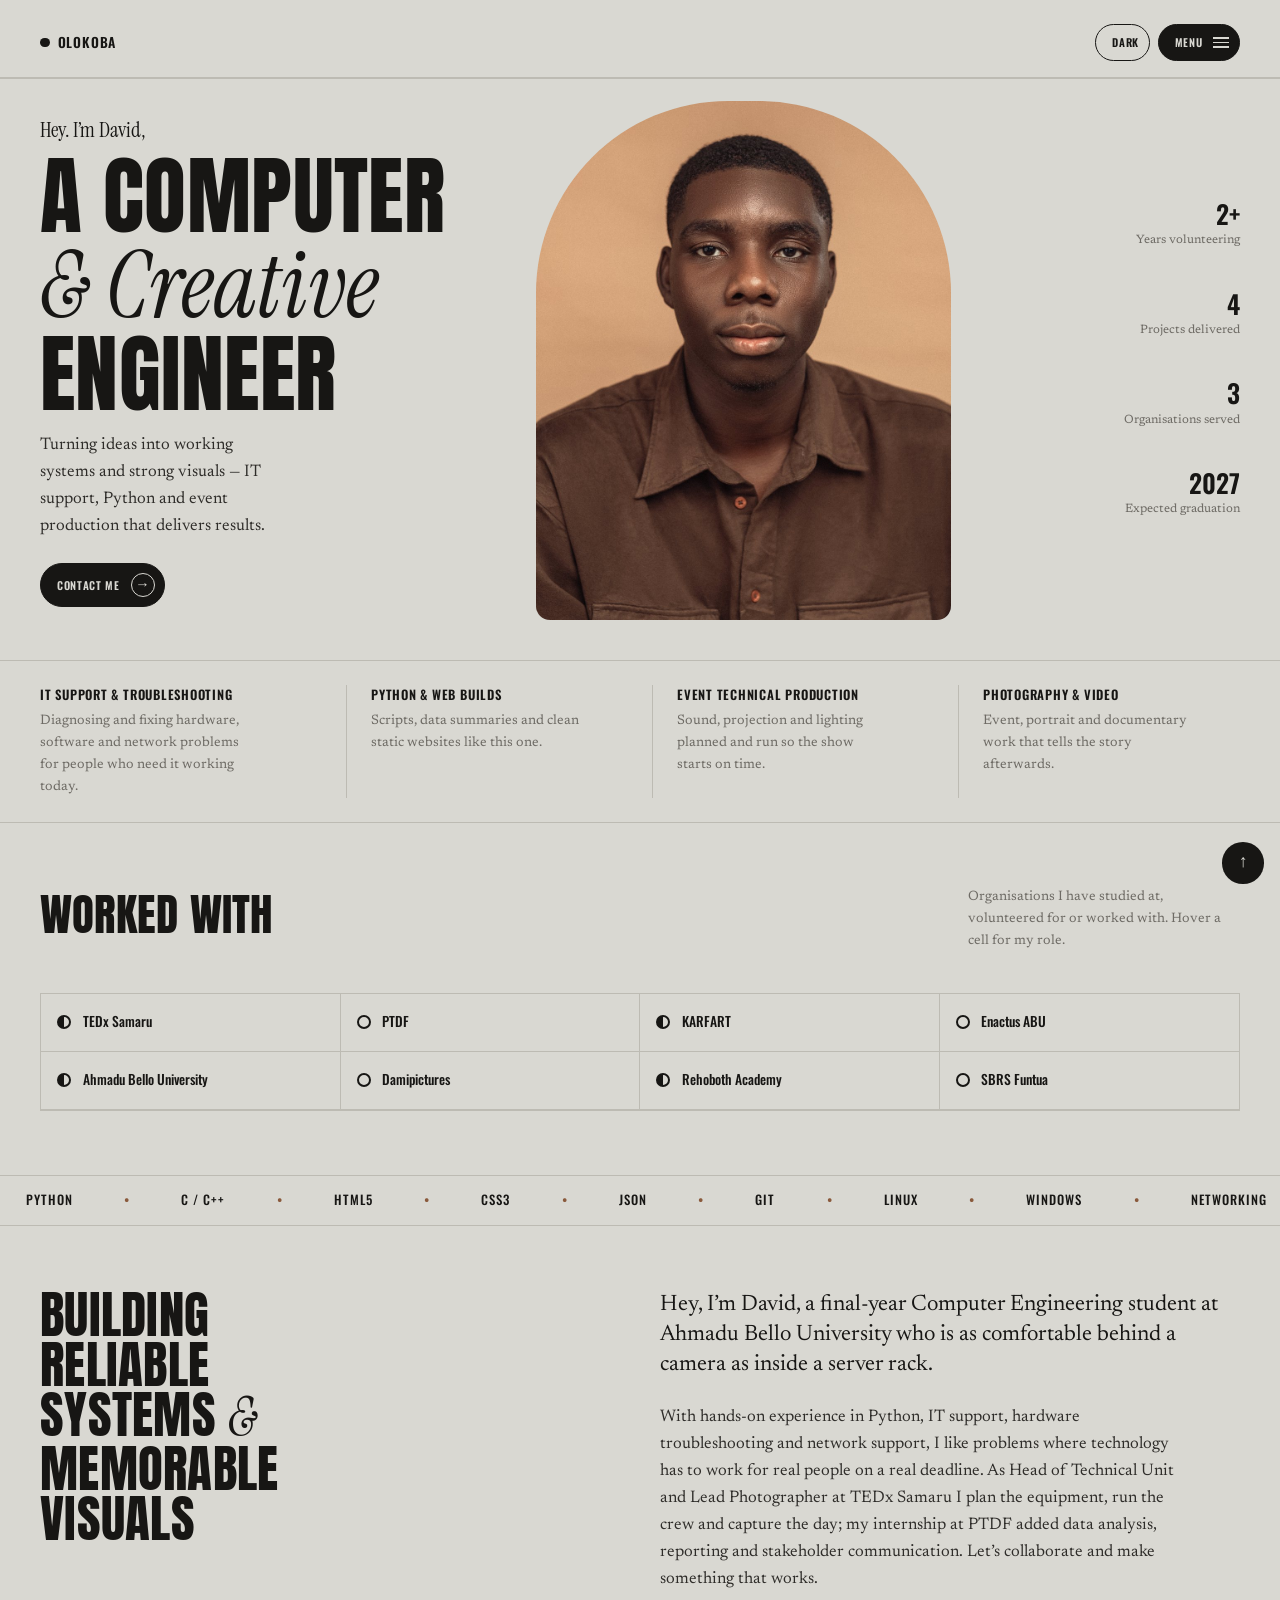
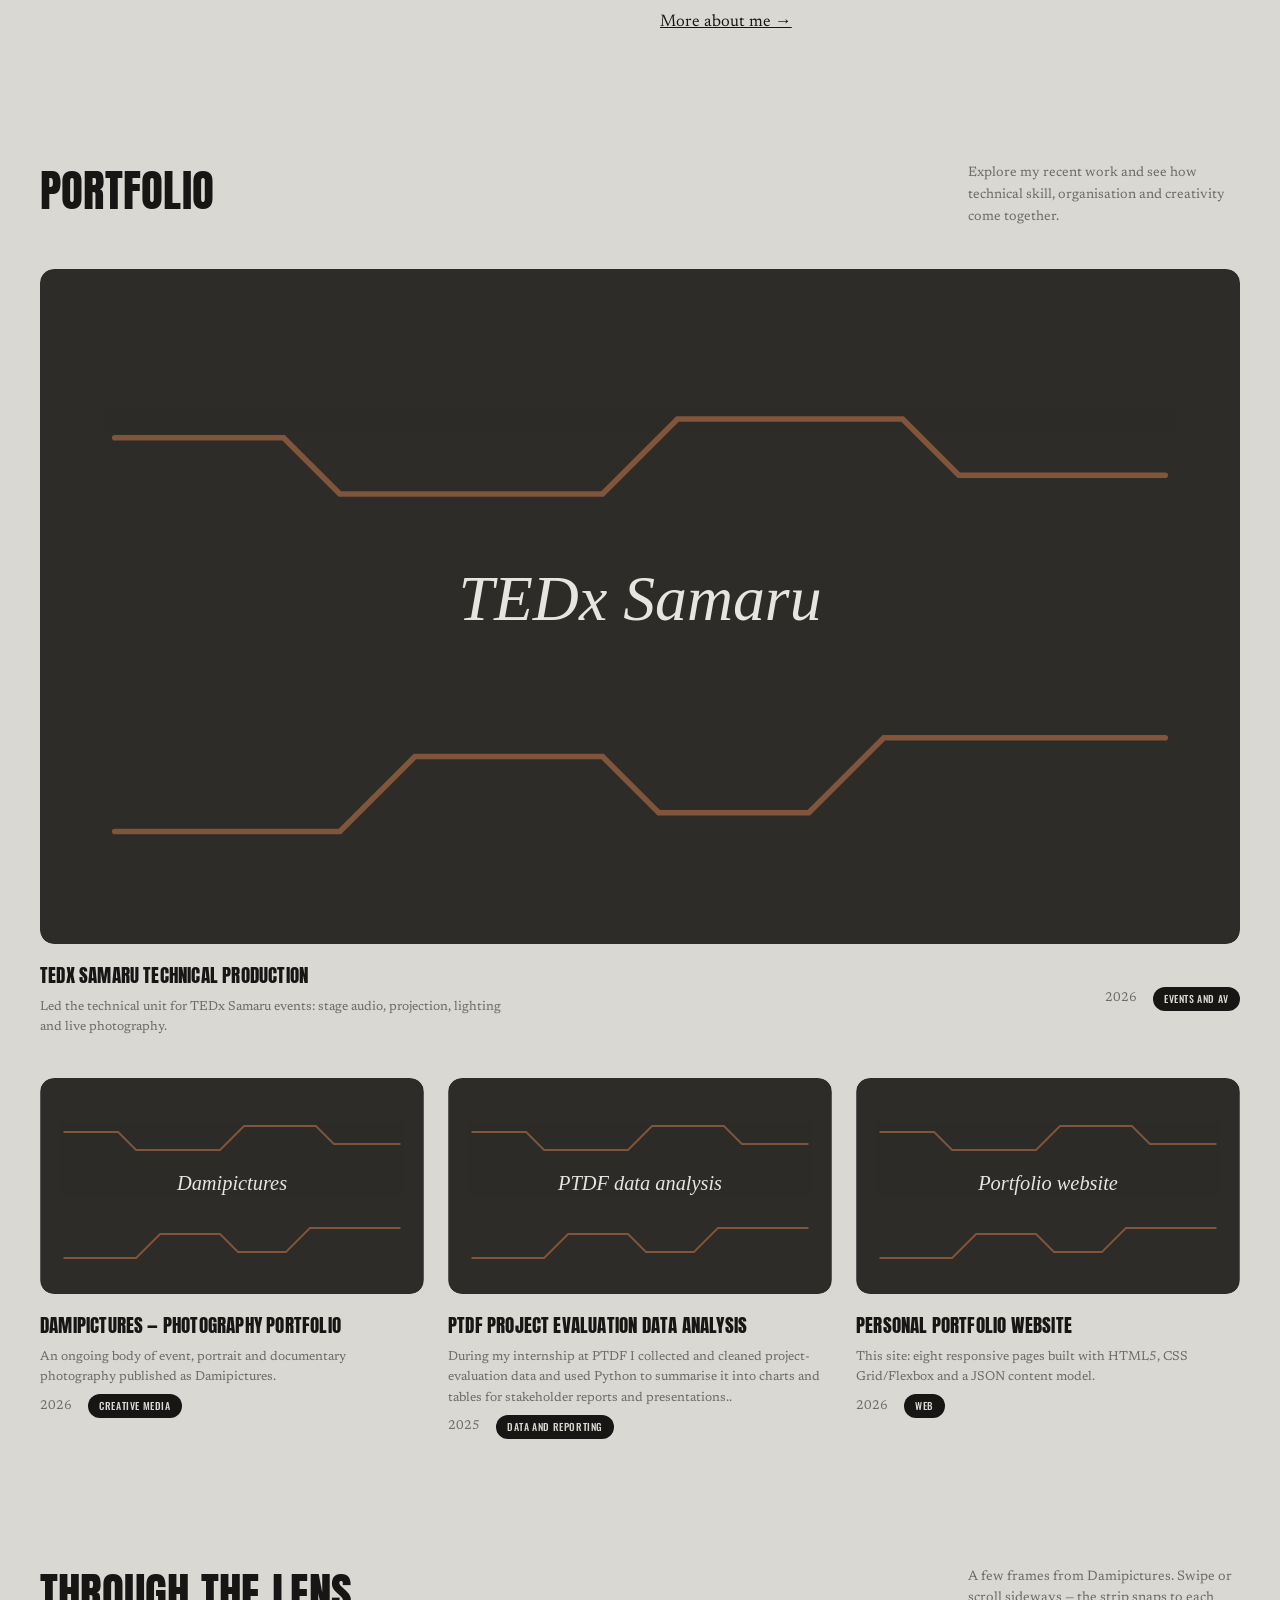
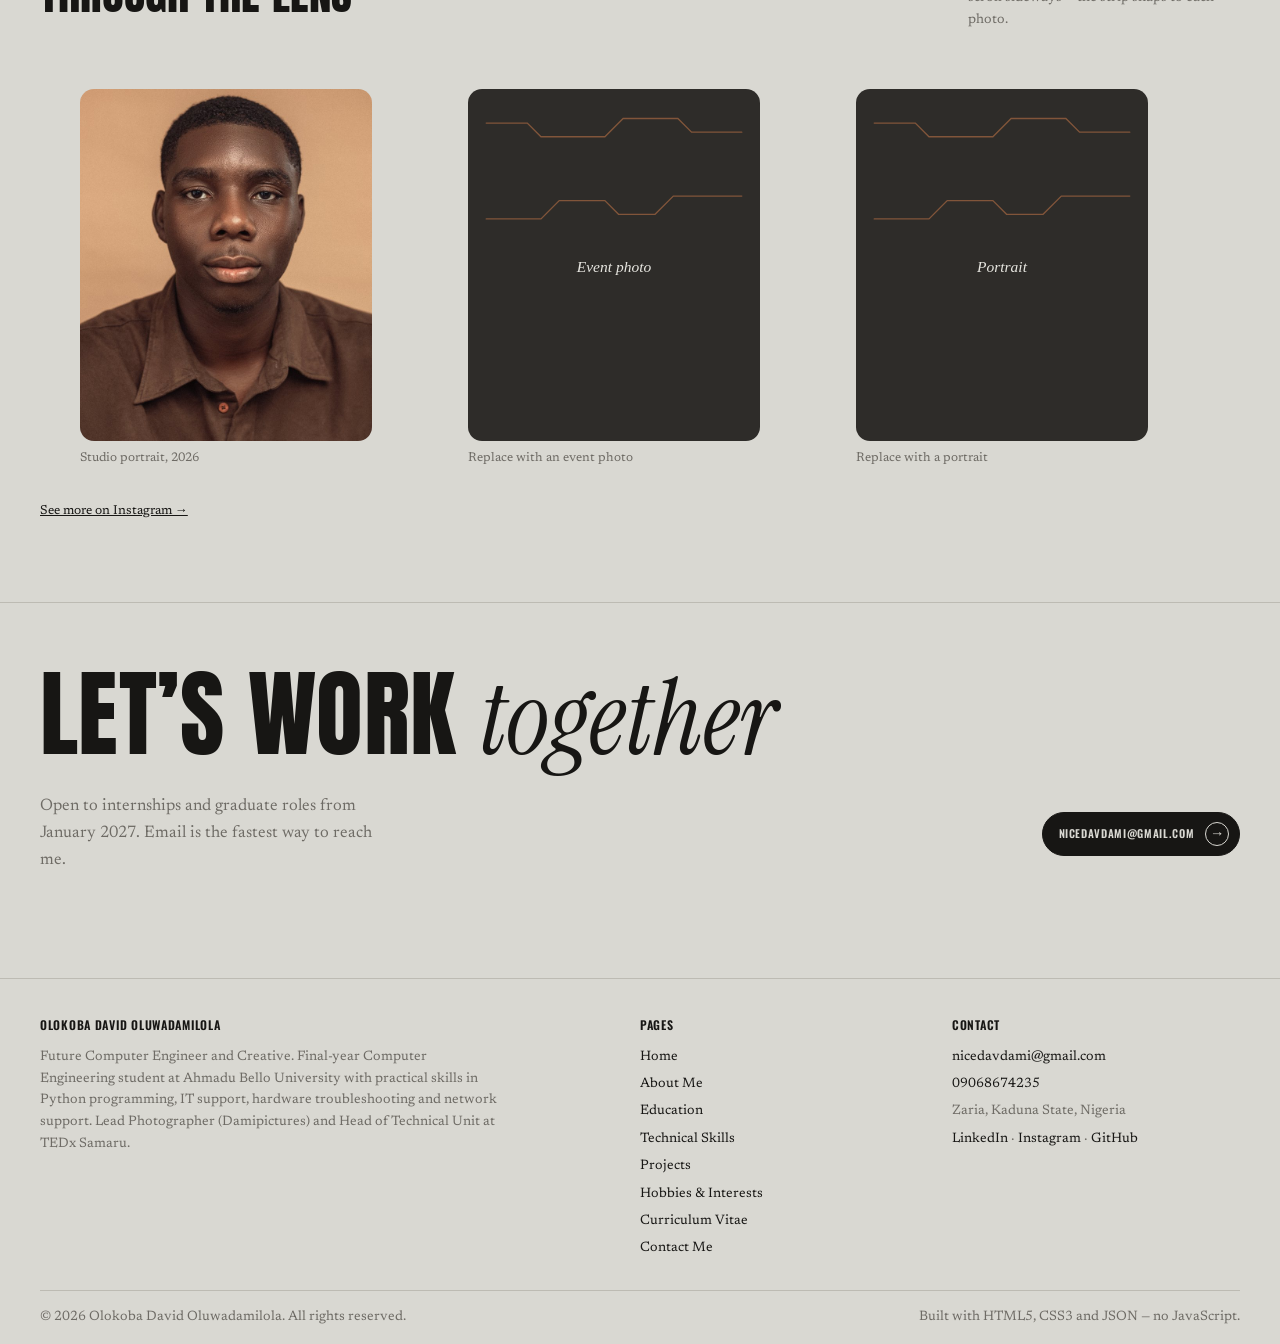
==== index.html @ 0938423c "Initial commit" ====
<!DOCTYPE html>
<html xmlns="http://www.w3.org/1999/xhtml" lang="en" xml:lang="en">
<head>
  <meta charset="utf-8" />
  <meta name="viewport" content="width=device-width, initial-scale=1" />
  <title>Home | Olokoba David Oluwadamilola — Future Computer Engineer</title>
  <meta name="description" content="Detail-oriented Computer Engineering student with a background in technology, creative media and community engagement." />
  <meta name="author" content="Olokoba David Oluwadamilola" />
  <link rel="icon" type="image/svg+xml" href="assets/images/favicon.svg" />
  <link rel="stylesheet" href="assets/css/style.css" />
  <!-- Structured data (JSON-LD): declarative metadata for search engines; not executable script -->
  <script type="application/ld+json">
{
  "@context": "https://schema.org",
  "@type": "ProfilePage",
  "name": "Olokoba David Oluwadamilola — Future Computer Engineer",
  "url": "https://YOUR-USERNAME.github.io/portfolio/",
  "dateModified": "2026-09-02",
  "mainEntity": {
    "@type": "Person",
    "name": "Olokoba David Oluwadamilola",
    "givenName": "David",
    "familyName": "Olokoba",
    "additionalName": "Oluwadamilola",
    "jobTitle": "Computer Engineering Student",
    "description": "Final-year Computer Engineering student at Ahmadu Bello University with practical skills in Python programming, IT support, hardware troubleshooting and network support. Lead Photographer (Damipictures) and Head of Technical Unit at TEDx Samaru.",
    "email": "mailto:nicedavdami@gmail.com",
    "telephone": "09068674235",
    "image": "https://YOUR-USERNAME.github.io/portfolio/assets/images/portrait.jpg",
    "url": "https://YOUR-USERNAME.github.io/portfolio/",
    "address": {
      "@type": "PostalAddress",
      "addressLocality": "Zaria",
      "addressRegion": "Kaduna State",
      "addressCountry": "NG"
    },
    "alumniOf": {
      "@type": "CollegeOrUniversity",
      "name": "Ahmadu Bello University"
    },
    "sameAs": [
      "https://linkedin.com/in/ndavidolokoba",
      "https://www.instagram.com/damipictures/",
      "https://github.com/YOUR-USERNAME"
    ],
    "knowsAbout": [
      "Python",
      "IT support",
      "Hardware troubleshooting",
      "Network support",
      "Photography",
      "Event coordination"
    ]
  }
}
  </script>
</head>
<body>
  <!-- CSS-only dark/light theme switch: the checkbox state restyles the .page wrapper -->
  <input class="theme-toggle" type="checkbox" id="theme" />
  <div class="page">
  <a class="skip-link" href="#main">Skip to content</a>

  <header class="site-header">
    <input class="nav-toggle" type="checkbox" id="nav-toggle" />
    <div class="wrap">
      <a class="brand" href="index.html">Olokoba</a>
      <div class="header-actions">
        <label class="pill pill-ghost theme-label" for="theme"><span class="off">Dark</span><span class="on">Light</span></label>
        <label class="pill menu-pill" for="nav-toggle">Menu <span class="bars" aria-hidden="true"><span></span><span></span><span></span></span></label>
      </div>
    </div>
    <nav class="site-nav" aria-label="Main navigation">
      <ul>
          <li><a href="index.html" aria-current="page"><span class="idx">01</span>Home</a></li>
          <li><a href="about.html"><span class="idx">02</span>About Me</a></li>
          <li><a href="education.html"><span class="idx">03</span>Education</a></li>
          <li><a href="skills.html"><span class="idx">04</span>Technical Skills</a></li>
          <li><a href="projects.html"><span class="idx">05</span>Projects</a></li>
          <li><a href="hobbies.html"><span class="idx">06</span>Hobbies &amp; Interests</a></li>
          <li><a href="cv.html"><span class="idx">07</span>Curriculum Vitae</a></li>
          <li><a href="contact.html"><span class="idx">08</span>Contact Me</a></li>
      </ul>
    </nav>
  </header>

  <main id="main">
    <section class="hero">
      <div class="wrap hero-grid">
        <div>
          <p class="hero-hey">Hey. I&#8217;m David,</p>
          <h1><span>A Computer</span><span><em>&amp; Creative</em></span><span>Engineer</span></h1>
          <p class="summary">Turning ideas into working systems and strong visuals &#8212; IT support, Python and event production that delivers results.</p>
          <a class="pill" href="contact.html">Contact me <span class="ring">&#8594;</span></a>
        </div>
        <figure class="hero-figure">
          <img src="assets/images/portrait.jpg" alt="Portrait of Olokoba David Oluwadamilola" width="1000" height="1250" />
        </figure>
        <ul class="stat-list">
          <li><strong>2+</strong><span>Years volunteering</span></li>
          <li><strong>4</strong><span>Projects delivered</span></li>
          <li><strong>3</strong><span>Organisations served</span></li>
          <li><strong>2027</strong><span>Expected graduation</span></li>
        </ul>
      </div>
    </section>

    <section class="services">
      <div class="wrap">
        <ul>
          <li><h3>IT support &amp; troubleshooting</h3><p>Diagnosing and fixing hardware, software and network problems for people who need it working today.</p></li>
          <li><h3>Python &amp; web builds</h3><p>Scripts, data summaries and clean static websites like this one.</p></li>
          <li><h3>Event technical production</h3><p>Sound, projection and lighting planned and run so the show starts on time.</p></li>
          <li><h3>Photography &amp; video</h3><p>Event, portrait and documentary work that tells the story afterwards.</p></li>
        </ul>
      </div>
    </section>

    <section class="section">
      <div class="wrap">
        <div class="section-head">
          <h2>Worked with</h2>
          <p>Organisations I have studied at, volunteered for or worked with. Hover a cell for my role.</p>
        </div>
        <ul class="org-grid">
          <li>TEDx Samaru<small>Volunteer, Head of Technical Unit</small></li>
          <li>PTDF<small>Intern</small></li>
          <li>KARFART<small>Volunteer</small></li>
          <li>Enactus ABU<small>Member</small></li>
          <li>Ahmadu Bello University<small>B.Eng student</small></li>
          <li>Damipictures<small>Lead Photographer</small></li>
          <li>Rehoboth Academy<small>Alumnus</small></li>
          <li>SBRS Funtua<small>Alumnus</small></li>
        </ul>
      </div>
    </section>

    <!-- Tools marquee: the list is duplicated once so the CSS animation loops seamlessly -->
    <div class="marquee" aria-label="Tools and technologies">
      <ul>
        <li>Python</li>
        <li>C / C++</li>
        <li>HTML5</li>
        <li>CSS3</li>
        <li>JSON</li>
        <li>Git</li>
        <li>Linux</li>
        <li>Windows</li>
        <li>Networking</li>
        <li>Hardware repair</li>
        <li>Photography</li>
        <li>Videography</li>
        <li>Lightroom</li>
        <li>Premiere Pro</li>
        <li>Python</li>
        <li>C / C++</li>
        <li>HTML5</li>
        <li>CSS3</li>
        <li>JSON</li>
        <li>Git</li>
        <li>Linux</li>
        <li>Windows</li>
        <li>Networking</li>
        <li>Hardware repair</li>
        <li>Photography</li>
        <li>Videography</li>
        <li>Lightroom</li>
        <li>Premiere Pro</li>
      </ul>
    </div>

    <section class="section">
      <div class="wrap manifesto">
        <h2>Building reliable systems <em>&amp;</em> memorable visuals</h2>
        <div>
          <p class="lede">Hey, I&#8217;m David, a final-year Computer Engineering student at Ahmadu Bello University who is as comfortable behind a camera as inside a server rack.</p>
          <p>With hands-on experience in Python, IT support, hardware troubleshooting and network support, I like problems where technology has to work for real people on a real deadline. As Head of Technical Unit and Lead Photographer at TEDx Samaru I plan the equipment, run the crew and capture the day; my internship at PTDF added data analysis, reporting and stakeholder communication. Let&#8217;s collaborate and make something that works.</p>
          <a href="about.html">More about me &#8594;</a>
        </div>
      </div>
    </section>

    <section class="section">
      <div class="wrap">
        <div class="section-head">
          <h2>Portfolio</h2>
          <p>Explore my recent work and see how technical skill, organisation and creativity come together.</p>
        </div>
        <a class="feature" href="projects.html#proj-001">
          <div class="feature-media"><img src="assets/images/project-tedx.svg" alt="TEDx Samaru Technical Production" width="1280" height="720" /></div>
            <div class="caption">
              <h3>TEDx Samaru Technical Production</h3>
              <p>Led the technical unit for TEDx Samaru events: stage audio, projection, lighting and live photography.</p>
              <div class="right"><span>2026</span><span class="tag">Events and AV</span></div>
            </div>
        </a>
        <ul class="work-grid">
          <li>
            <a class="feature" href="projects.html#proj-002">
              <div class="feature-media"><img src="assets/images/project-photo.svg" alt="Damipictures — Photography Portfolio" width="640" height="360" /></div>
            <div class="caption">
              <h3>Damipictures — Photography Portfolio</h3>
              <p>An ongoing body of event, portrait and documentary photography published as Damipictures.</p>
              <div class="right"><span>2026</span><span class="tag">Creative media</span></div>
            </div>
            </a>
          </li>
          <li>
            <a class="feature" href="projects.html#proj-003">
              <div class="feature-media"><img src="assets/images/project-data.svg" alt="PTDF Project Evaluation Data Analysis" width="640" height="360" /></div>
            <div class="caption">
              <h3>PTDF Project Evaluation Data Analysis</h3>
              <p>During my internship at PTDF I collected and cleaned project-evaluation data and used Python to summarise it into charts and tables for stakeholder reports and presentations..</p>
              <div class="right"><span>2025</span><span class="tag">Data and reporting</span></div>
            </div>
            </a>
          </li>
          <li>
            <a class="feature" href="projects.html#proj-004">
              <div class="feature-media"><img src="assets/images/project-web.svg" alt="Personal Portfolio Website" width="640" height="360" /></div>
            <div class="caption">
              <h3>Personal Portfolio Website</h3>
              <p>This site: eight responsive pages built with HTML5, CSS Grid/Flexbox and a JSON content model.</p>
              <div class="right"><span>2026</span><span class="tag">Web</span></div>
            </div>
            </a>
          </li>
        </ul>
      </div>
    </section>

    <section class="section">
      <div class="wrap">
        <div class="section-head">
          <h2>Through the lens</h2>
          <p>A few frames from Damipictures. Swipe or scroll sideways &#8212; the strip snaps to each photo.</p>
        </div>
        <ul class="strip">
          <li><figure><img src="assets/images/portrait-square.jpg" alt="Studio portrait" width="900" height="900" /><figcaption>Studio portrait, 2026</figcaption></figure></li>
          <li><figure><img src="assets/images/gallery-1.svg" alt="Placeholder for an event photograph" width="640" height="800" /><figcaption>Replace with an event photo</figcaption></figure></li>
          <li><figure><img src="assets/images/gallery-2.svg" alt="Placeholder for a portrait photograph" width="640" height="800" /><figcaption>Replace with a portrait</figcaption></figure></li>
          <li><figure><img src="assets/images/gallery-3.svg" alt="Placeholder for a documentary photograph" width="640" height="800" /><figcaption>Replace with a documentary frame</figcaption></figure></li>
        </ul>
        <p class="small"><a href="https://www.instagram.com/damipictures/">See more on Instagram &#8594;</a></p>
      </div>
    </section>

    <section class="section cta">
      <div class="wrap">
        <h2>Let&#8217;s work <em>together</em></h2>
        <div class="cta-row">
          <p>Open to internships and graduate roles from January 2027. Email is the fastest way to reach me.</p>
          <a class="pill" href="mailto:nicedavdami@gmail.com">nicedavdami@gmail.com <span class="ring">&#8594;</span></a>
        </div>
      </div>
    </section>
  </main>

  <a class="to-top" href="#main" aria-label="Back to top">&#8593;</a>

  <footer class="site-footer">
    <div class="wrap">
      <div class="footer-grid">
        <section>
          <h2>Olokoba David Oluwadamilola</h2>
          <p>Future Computer Engineer and Creative. Final-year Computer Engineering student at Ahmadu Bello University with practical skills in Python programming, IT support, hardware troubleshooting and network support. Lead Photographer (Damipictures) and Head of Technical Unit at TEDx Samaru.</p>
        </section>
        <section>
          <h2>Pages</h2>
          <ul>
            <li><a href="index.html">Home</a></li>
            <li><a href="about.html">About Me</a></li>
            <li><a href="education.html">Education</a></li>
            <li><a href="skills.html">Technical Skills</a></li>
            <li><a href="projects.html">Projects</a></li>
            <li><a href="hobbies.html">Hobbies &amp; Interests</a></li>
            <li><a href="cv.html">Curriculum Vitae</a></li>
            <li><a href="contact.html">Contact Me</a></li>
          </ul>
        </section>
        <section>
          <h2>Contact</h2>
          <ul>
            <li><a href="mailto:nicedavdami@gmail.com">nicedavdami@gmail.com</a></li>
            <li><a href="tel:09068674235">09068674235</a></li>
            <li>Zaria, Kaduna State, Nigeria</li>
            <li><a href="https://linkedin.com/in/ndavidolokoba" rel="me">LinkedIn</a> · <a href="https://www.instagram.com/damipictures/" rel="me">Instagram</a> · <a href="https://github.com/YOUR-USERNAME" rel="me">GitHub</a></li>
          </ul>
        </section>
      </div>
      <div class="footer-bottom">
        <p>&#169; 2026 Olokoba David Oluwadamilola. All rights reserved.</p>
        <p>Built with HTML5, CSS3 and JSON — no JavaScript.</p>
      </div>
    </div>
  </footer>
  </div>
</body>
</html>
---- assets/css/style.css ----
/* ==========================================================================
   Olokoba David Oluwadamilola — Portfolio
   Warm editorial theme: stone-grey surface, condensed uppercase display type
   paired with an italic serif, serif body copy. Pure CSS3 — no JavaScript.
   Mobile-first. Features: CSS-only menu overlay, dark/light theme switch,
   tools marquee, hover-reveal portfolio, scroll-snap photo strip, :target modals.
   ========================================================================== */

@import url('https://fonts.googleapis.com/css2?family=Anton&family=Instrument+Serif:ital@0;1&family=Newsreader:ital,opsz,wght@0,6..72,400;0,6..72,500;1,6..72,400&family=Oswald:wght@500;600&display=swap');

:root {
  --bg:      #D9D8D2;
  --surface: #E6E5DF;
  --ink:     #171614;
  --text:    #2E2C29;
  --muted:   #6E6B65;
  --line:    #BDBBB3;
  --accent:  #8A5A3C;
  --accent-soft: #E9D9CB;
  --photo-bg: #D6A377;

  --font-display: "Anton", "Oswald", Impact, "Arial Narrow", sans-serif;
  --font-italic:  "Instrument Serif", "Times New Roman", Georgia, serif;
  --font-label:   "Oswald", "Arial Narrow", sans-serif;
  --font-body:    "Newsreader", Georgia, "Times New Roman", serif;

  --space-1: 0.5rem; --space-2: 1rem; --space-3: 1.5rem; --space-4: 2.5rem; --space-5: 4rem; --space-6: 6rem;
  --measure: 58ch;
  --wrap: 78rem;
  --radius: 14px;
}

/* ---------- Reset & base ---------- */
*, *::before, *::after { box-sizing: border-box; }
html { scroll-behavior: smooth; -webkit-text-size-adjust: 100%; }
body { margin: 0; font-family: var(--font-body); font-size: 1.05rem; line-height: 1.6; color: var(--text); background: var(--bg); }
.page { background: var(--bg); color: var(--text); min-height: 100vh; display: flex; flex-direction: column; transition: background 0.3s, color 0.3s; }
main { flex: 1; }
img, svg { max-width: 100%; height: auto; display: block; }
h1, h2, h3, h4 { color: var(--ink); margin: 0 0 var(--space-2); }
h1, h2 { font-family: var(--font-display); font-weight: 400; text-transform: uppercase; line-height: 0.98; letter-spacing: 0.005em; }
h1 { font-size: clamp(2.6rem, 7vw, 4.4rem); }
h2 { font-size: clamp(1.9rem, 4.2vw, 2.8rem); }
h3 { font-family: var(--font-label); font-weight: 600; font-size: 0.8rem; letter-spacing: 0.06em; text-transform: uppercase; }
h2 em, h1 em { font-family: var(--font-italic); font-style: italic; text-transform: none; letter-spacing: 0; font-size: 1.08em; }
p, ul, ol, dl { margin: 0 0 var(--space-2); max-width: var(--measure); }
a { color: var(--ink); text-decoration: underline; }
a:hover { color: var(--accent); }
a:focus-visible, button:focus-visible, input:focus-visible, textarea:focus-visible, summary:focus-visible, label:focus-visible { outline: 2px solid var(--accent); outline-offset: 3px; }
strong { color: var(--ink); font-weight: 500; }
.visually-hidden { position: absolute; width: 1px; height: 1px; overflow: hidden; clip: rect(0 0 0 0); white-space: nowrap; }
.skip-link { position: absolute; left: var(--space-2); top: -3rem; background: var(--ink); color: var(--bg); padding: 0.5rem 1rem; z-index: 100; }
.skip-link:focus { top: var(--space-2); }
.wrap { max-width: var(--wrap); margin-left: auto; margin-right: auto; padding-left: var(--space-3); padding-right: var(--space-3); }

.label { font-family: var(--font-label); font-weight: 600; font-size: 0.72rem; letter-spacing: 0.06em; text-transform: uppercase; color: var(--ink); }
.small { font-size: 0.8rem; color: var(--muted); }
.section { padding-top: var(--space-5); padding-bottom: var(--space-5); }
.section-head { display: grid; gap: var(--space-2); align-items: end; margin-bottom: var(--space-4); }
.section-head p { color: var(--muted); font-size: 0.85rem; margin: 0; max-width: 34ch; }
@media (min-width: 48rem) { .section-head { grid-template-columns: 1fr 1fr; } .section-head p { justify-self: end; } }

/* ---------- Pills & buttons ---------- */
.pill { display: inline-flex; align-items: center; gap: 0.7rem; padding: 0.55rem 0.6rem 0.55rem 1rem; border-radius: 999px; background: var(--ink); color: var(--bg); text-decoration: none; font-family: var(--font-label); font-weight: 600; font-size: 0.68rem; letter-spacing: 0.06em; text-transform: uppercase; border: 1px solid var(--ink); }
.pill .ring { width: 1.5rem; height: 1.5rem; border-radius: 50%; border: 1px solid var(--bg); display: grid; place-items: center; font-family: var(--font-body); font-size: 0.9rem; }
.pill:hover, .pill:focus-visible { background: var(--accent); border-color: var(--accent); color: #fff; }
.pill-ghost { background: transparent; color: var(--ink); }
.pill-ghost .ring { border-color: var(--ink); }
.pill-ghost:hover { background: var(--ink); color: var(--bg); }
.tag { display: inline-block; padding: 0.25rem 0.7rem; border-radius: 999px; background: var(--ink); color: var(--bg); font-family: var(--font-label); font-weight: 500; font-size: 0.62rem; letter-spacing: 0.06em; text-transform: uppercase; }
.tag-ghost { background: transparent; border: 1px solid var(--line); color: var(--ink); }

/* ---------- Theme switch (CSS-only, checkbox) ---------- */
.theme-toggle { position: absolute; opacity: 0; pointer-events: none; }
.theme-label { cursor: pointer; }
.theme-label .on { display: none; }
.theme-toggle:checked ~ .page { --bg: #1B1A18; --surface: #23221F; --ink: #F0EEE8; --text: #D3D0C8; --muted: #9A968D; --line: #3A3835; --accent: #C9946B; --accent-soft: #3A2E25; }
.theme-toggle:checked ~ .page .theme-label .on { display: inline; }
.theme-toggle:checked ~ .page .theme-label .off { display: none; }
.theme-toggle:checked ~ .page .pill { color: var(--bg); }
.theme-toggle:checked ~ .page .pill-ghost { color: var(--ink); }
.theme-toggle:focus-visible ~ .page .theme-label { outline: 2px solid var(--accent); outline-offset: 3px; }

/* ---------- Header + CSS-only menu overlay ---------- */
.site-header { position: relative; z-index: 20; }
.site-header .wrap { display: flex; align-items: center; justify-content: space-between; gap: var(--space-2); padding-top: var(--space-3); padding-bottom: var(--space-2); }
.brand { font-family: var(--font-label); font-weight: 600; font-size: 0.85rem; letter-spacing: 0.06em; text-transform: uppercase; text-decoration: none; display: inline-flex; align-items: center; gap: 0.5rem; color: var(--ink); }
.brand::before { content: ""; width: 0.6rem; height: 0.6rem; border-radius: 50%; background: var(--ink); }
.header-actions { display: flex; align-items: center; gap: 0.5rem; }
.nav-toggle { position: absolute; opacity: 0; pointer-events: none; }
.menu-pill .bars { display: inline-flex; flex-direction: column; gap: 3px; width: 1rem; }
.menu-pill .bars span { display: block; height: 1.5px; background: var(--bg); }
.nav-toggle:focus-visible ~ .header-actions .menu-pill { outline: 2px solid var(--accent); outline-offset: 3px; }
.site-nav { position: absolute; left: 0; right: 0; top: 100%; background: var(--surface); border-top: 1px solid var(--line); border-bottom: 1px solid var(--line); max-height: 0; overflow: hidden; transition: max-height 0.35s ease; }
.nav-toggle:checked ~ .site-nav { max-height: 40rem; }
.site-nav ul { list-style: none; margin: 0; padding: var(--space-3) var(--space-3); max-width: var(--wrap); margin-left: auto; margin-right: auto; display: grid; gap: 0; }
@media (min-width: 48rem) { .site-nav ul { grid-template-columns: repeat(2, 1fr); column-gap: var(--space-4); } }
.site-nav a { display: grid; grid-template-columns: 2.2rem 1fr; align-items: baseline; padding: 0.8rem 0; border-bottom: 1px solid var(--line); text-decoration: none; font-family: var(--font-display); font-size: 1.6rem; text-transform: uppercase; color: var(--ink); }
.site-nav a .idx { font-family: var(--font-label); font-size: 0.65rem; color: var(--muted); }
.site-nav a:hover, .site-nav a:focus-visible { color: var(--accent); }
.site-nav a[aria-current="page"] { color: var(--accent); }


/* ---------- Hero ---------- */
.hero { padding-top: var(--space-3); padding-bottom: var(--space-4); }
.hero-grid { display: grid; gap: var(--space-4); align-items: center; }
.hero-hey { font-family: var(--font-italic); font-size: 1.3rem; color: var(--ink); margin-bottom: 0.4rem; }
.hero h1 { font-size: clamp(3rem, 8vw, 5.4rem); margin-bottom: var(--space-2); }
.hero h1 span { display: block; }
.hero .summary { max-width: 26ch; color: var(--text); margin-bottom: var(--space-3); }
.hero-figure { margin: 0; justify-self: center; width: min(100%, 24rem); border-radius: 12rem 12rem var(--radius) var(--radius); overflow: hidden; background: var(--photo-bg); }
.hero-figure img { width: 100%; height: auto; object-fit: cover; }
.stat-list { list-style: none; padding: 0; margin: 0; max-width: none; display: grid; grid-template-columns: repeat(2, 1fr); gap: var(--space-3); }
.stat-list li { text-align: right; }
.stat-list strong { display: block; font-family: var(--font-label); font-weight: 600; font-size: 1.6rem; line-height: 1; color: var(--ink); }
.stat-list span { display: block; font-size: 0.75rem; color: var(--muted); margin-top: 0.3rem; }
@media (min-width: 60rem) {
  .hero-grid { grid-template-columns: 1.1fr 1fr 0.6fr; }
  .hero-figure { width: min(100%, 26rem); }
  .stat-list { grid-template-columns: 1fr; gap: var(--space-4); }
}

/* ---------- Services strip ---------- */
.services { border-top: 1px solid var(--line); border-bottom: 1px solid var(--line); padding-top: var(--space-3); padding-bottom: var(--space-3); }
.services ul { list-style: none; padding: 0; margin: 0; max-width: none; display: grid; gap: var(--space-3); }
@media (min-width: 40rem) { .services ul { grid-template-columns: repeat(2, 1fr); } }
@media (min-width: 60rem) { .services ul { grid-template-columns: repeat(4, 1fr); } .services li + li { border-left: 1px solid var(--line); padding-left: var(--space-3); } }
.services h3 { margin-bottom: 0.4rem; }
.services p { margin: 0; font-size: 0.85rem; color: var(--muted); max-width: 26ch; }

/* ---------- Worked-with grid ---------- */
.org-grid { list-style: none; padding: 0; margin: 0; max-width: none; display: grid; grid-template-columns: repeat(2, 1fr); border: 1px solid var(--line); }
@media (min-width: 52rem) { .org-grid { grid-template-columns: repeat(4, 1fr); } }
.org-grid li { padding: 1.1rem 1rem; border-right: 1px solid var(--line); border-bottom: 1px solid var(--line); display: flex; align-items: center; gap: 0.7rem; font-family: var(--font-label); font-weight: 500; font-size: 0.85rem; color: var(--ink); position: relative; }
.org-grid li:nth-child(2n) { border-right: 0; }
@media (min-width: 52rem) { .org-grid li:nth-child(2n) { border-right: 1px solid var(--line); } .org-grid li:nth-child(4n) { border-right: 0; } }
.org-grid li::before { content: ""; width: 0.9rem; height: 0.9rem; border-radius: 50%; border: 2px solid var(--ink); flex: none; }
.org-grid li:nth-child(odd)::before { background: linear-gradient(90deg, #171614 50%, transparent 50%); }
.org-grid li small { position: absolute; left: 1rem; right: 1rem; bottom: 0.25rem; font-family: var(--font-body); font-size: 0.68rem; color: var(--muted); opacity: 0; transition: opacity 0.2s; }
.org-grid li:hover small, .org-grid li:focus-within small { opacity: 1; }

/* ---------- Tools marquee (CSS animation) ---------- */
.marquee { overflow: hidden; border-top: 1px solid var(--line); border-bottom: 1px solid var(--line); padding: 0.9rem 0; }
.marquee ul { display: flex; gap: 0; list-style: none; padding: 0; margin: 0; max-width: none; width: max-content; animation: scroll 40s linear infinite; }
.marquee li { padding: 0 1.6rem; font-family: var(--font-label); font-weight: 500; font-size: 0.8rem; letter-spacing: 0.08em; text-transform: uppercase; color: var(--ink); white-space: nowrap; }
.marquee li::after { content: "\2022"; margin-left: 3.2rem; color: var(--accent); }
.marquee:hover ul { animation-play-state: paused; }
@keyframes scroll { from { transform: translateX(0); } to { transform: translateX(-50%); } }

/* ---------- Manifesto ---------- */
.manifesto { display: grid; gap: var(--space-4); }
@media (min-width: 52rem) { .manifesto { grid-template-columns: 1fr 1fr; } }
.manifesto h2 { font-size: clamp(2.2rem, 4.6vw, 3.2rem); max-width: 14ch; }
.manifesto .lede { font-size: 1.4rem; line-height: 1.35; color: var(--ink); margin-bottom: var(--space-3); }
.manifesto p { color: var(--text); }

/* ---------- Portfolio ---------- */
.feature { display: block; text-decoration: none; color: inherit; }
.feature img { width: 100%; height: auto; object-fit: cover; border-radius: var(--radius); background: var(--surface); transition: transform 0.4s ease; }
.feature-media { overflow: hidden; border-radius: var(--radius); position: relative; }
.feature:hover img { transform: scale(1.03); }
.feature-media::after { content: "View project \2192"; position: absolute; right: 1rem; bottom: 1rem; padding: 0.5rem 0.9rem; border-radius: 999px; background: var(--ink); color: var(--bg); font-family: var(--font-label); font-size: 0.65rem; letter-spacing: 0.06em; text-transform: uppercase; opacity: 0; transform: translateY(0.4rem); transition: opacity 0.25s, transform 0.25s; }
.feature:hover .feature-media::after, .feature:focus-visible .feature-media::after { opacity: 1; transform: translateY(0); }
.caption { display: grid; grid-template-columns: 1fr auto; gap: 0.4rem var(--space-3); align-items: center; padding-top: var(--space-2); }
.caption h3 { margin: 0; font-family: var(--font-display); font-weight: 400; font-size: 1.2rem; letter-spacing: 0.01em; }
.caption p { margin: 0; font-size: 0.8rem; color: var(--muted); grid-column: 1; }
.caption .right { grid-column: 2; grid-row: 1 / span 2; display: flex; gap: var(--space-2); align-items: center; font-size: 0.8rem; color: var(--muted); }
.work-grid { list-style: none; padding: 0; margin: var(--space-4) 0 0; max-width: none; display: grid; gap: var(--space-4) var(--space-3); }
@media (min-width: 48rem) { .work-grid { grid-template-columns: repeat(3, 1fr); } .work-grid .caption { grid-template-columns: 1fr; } .work-grid .caption .right { grid-column: 1; grid-row: auto; } }

/* ---------- Scroll-snap photo strip ---------- */
.strip { display: flex; gap: var(--space-2); overflow-x: auto; scroll-snap-type: x mandatory; padding-bottom: var(--space-2); list-style: none; margin: 0; max-width: none; padding-left: 0; }
.strip li { flex: 0 0 78%; scroll-snap-align: start; }
@media (min-width: 40rem) { .strip li { flex-basis: 46%; } }
@media (min-width: 60rem) { .strip li { flex-basis: 31%; } }
.strip img { width: 100%; height: 22rem; object-fit: cover; border-radius: var(--radius); background: var(--surface); }
.strip figcaption { font-size: 0.78rem; color: var(--muted); margin-top: 0.5rem; }

/* ---------- Big CTA ---------- */
.cta { border-top: 1px solid var(--line); }
.cta h2 { font-size: clamp(2.6rem, 8vw, 6rem); margin-bottom: var(--space-3); }
.cta-row { display: flex; flex-wrap: wrap; gap: var(--space-3); align-items: center; justify-content: space-between; }
.cta-row p { margin: 0; color: var(--muted); max-width: 40ch; }

/* ---------- Inner-page banner ---------- */
.page-banner { padding-top: var(--space-4); padding-bottom: var(--space-4); border-bottom: 1px solid var(--line); }
.page-banner .kicker { font-family: var(--font-italic); font-size: 1.2rem; color: var(--muted); margin-bottom: 0.4rem; }
.page-banner p { color: var(--muted); margin: 0; }

/* ---------- Generic layouts ---------- */
.split { display: grid; gap: var(--space-4); }
@media (min-width: 48rem) { .split { grid-template-columns: 2fr 1fr; align-items: start; } }
.aside-box { border: 1px solid var(--line); border-radius: var(--radius); padding: var(--space-3); background: var(--surface); }
.aside-box h3 { margin-bottom: var(--space-2); }
.aside-box ul { padding-left: 1.1rem; margin-bottom: 0; color: var(--muted); font-size: 0.9rem; }
.hero-portrait { width: 100%; max-width: 22rem; border-radius: 12rem 12rem var(--radius) var(--radius); background: var(--photo-bg); }
.prose h2 { font-size: 1.6rem; margin-top: var(--space-3); }
.prose ul { padding-left: 1.1rem; }

/* ---------- Timeline ---------- */
.timeline { list-style: none; padding: 0; margin: 0; max-width: var(--measure); }
.timeline li { display: grid; grid-template-columns: 8rem 1fr; gap: 0 var(--space-3); padding: var(--space-3) 0; border-top: 1px solid var(--line); }
.timeline li:last-child { border-bottom: 1px solid var(--line); }
.timeline time { font-family: var(--font-label); font-size: 0.72rem; letter-spacing: 0.06em; text-transform: uppercase; color: var(--accent); }
.timeline h3 { margin: 0 0 0.3rem; font-family: var(--font-display); font-weight: 400; font-size: 1.3rem; letter-spacing: 0.01em; }
.timeline .where { color: var(--muted); font-size: 0.9rem; margin-bottom: 0.5rem; }
.timeline ul { color: var(--muted); padding-left: 1.1rem; margin: 0; font-size: 0.9rem; }
@media (max-width: 40rem) { .timeline li { grid-template-columns: 1fr; } }

/* ---------- Details / accordion ---------- */
details { border-top: 1px solid var(--line); max-width: var(--measure); }
details:last-of-type { border-bottom: 1px solid var(--line); }
summary { cursor: pointer; padding: 1rem 0; font-family: var(--font-label); font-weight: 600; font-size: 0.8rem; letter-spacing: 0.06em; text-transform: uppercase; color: var(--ink); list-style: none; display: flex; justify-content: space-between; align-items: center; }
summary::-webkit-details-marker { display: none; }
summary::after { content: "+"; font-size: 1.2rem; color: var(--accent); }
details[open] summary::after { content: "\2212"; }
details > :not(summary) { color: var(--muted); }
details > p:last-child, details > ul:last-child { padding-bottom: 1rem; }

/* ---------- Skills grid ---------- */
.skill-group { margin-bottom: var(--space-4); }
.skill-cells { list-style: none; padding: 0; margin: 0; max-width: none; display: grid; grid-template-columns: repeat(2, 1fr); border: 1px solid var(--line); }
@media (min-width: 52rem) { .skill-cells { grid-template-columns: repeat(4, 1fr); } }
.skill-cells li { padding: 1rem; border-right: 1px solid var(--line); border-bottom: 1px solid var(--line); display: grid; gap: 0.5rem; }
.skill-cells li:nth-child(2n) { border-right: 0; }
@media (min-width: 52rem) { .skill-cells li:nth-child(2n) { border-right: 1px solid var(--line); } .skill-cells li:nth-child(4n) { border-right: 0; } }
.skill-cells .name { font-family: var(--font-label); font-weight: 500; font-size: 0.8rem; color: var(--ink); }
.skill-cells .bar { height: 2px; background: var(--line); }
.skill-cells .bar span { display: block; height: 100%; background: #8A5A3C; }
.skill-cells .lvl { font-size: 0.72rem; color: var(--muted); }
.level-1 span { width: 40%; } .level-2 span { width: 60%; } .level-3 span { width: 80%; } .level-4 span { width: 95%; }

/* ---------- Modals via :target ---------- */
.modal { position: fixed; top: 0; right: 0; bottom: 0; left: 0; background: rgba(23,22,20,0.7); display: flex; align-items: center; justify-content: center; padding: var(--space-2); opacity: 0; visibility: hidden; transition: opacity 0.2s; z-index: 50; }
.modal:target { opacity: 1; visibility: visible; }
.modal-box { background: var(--surface); color: var(--text); border-radius: var(--radius); max-width: 44rem; width: 100%; max-height: 90vh; overflow: auto; padding: var(--space-4); position: relative; }
.modal-box h2 { font-size: 1.9rem; }
.modal-close { position: absolute; top: 0.8rem; right: 1.1rem; font-size: 1.6rem; line-height: 1; text-decoration: none; color: var(--muted); }
.modal-close:hover { color: var(--ink); }
.modal-box dl { display: grid; grid-template-columns: max-content 1fr; gap: 0.4rem 1.2rem; }
.modal-box dt { font-family: var(--font-label); font-size: 0.7rem; letter-spacing: 0.06em; text-transform: uppercase; color: var(--accent); padding-top: 0.25rem; }
.modal-box dd { margin: 0; }

/* ---------- CV ---------- */
.cv-header { display: flex; flex-wrap: wrap; gap: var(--space-2); align-items: center; justify-content: space-between; }
.cv-header h2 { font-size: 2rem; }
.cv-header p { color: var(--muted); font-size: 0.9rem; }
.cv-block h3 { border-bottom: 1px solid var(--ink); padding-bottom: 0.4rem; margin-top: var(--space-4); }
.cv-entry { display: grid; gap: 0.2rem 1.5rem; margin-bottom: var(--space-3); max-width: var(--measure); }
@media (min-width: 40rem) { .cv-entry { grid-template-columns: 9rem 1fr; } }
.cv-entry time, .cv-entry .cv-label { font-family: var(--font-label); font-size: 0.72rem; letter-spacing: 0.06em; text-transform: uppercase; color: var(--accent); padding-top: 0.3rem; }
.cv-entry p { margin-bottom: 0.25rem; }
.cv-entry ul { color: var(--muted); padding-left: 1.1rem; margin-bottom: 0; font-size: 0.9rem; }

/* ---------- Contact ---------- */
.contact-grid { display: grid; gap: var(--space-4); }
@media (min-width: 52rem) { .contact-grid { grid-template-columns: 1fr 1fr; } }
.contact-list { list-style: none; padding: 0; margin: 0; max-width: none; }
.contact-list li { display: grid; grid-template-columns: 1.5rem 1fr; gap: 0 1rem; align-items: start; padding: var(--space-2) 0; border-top: 1px solid var(--line); }
.contact-list li:last-child { border-bottom: 1px solid var(--line); }
.contact-list svg { width: 1.4rem; height: 1.4rem; fill: none; stroke: var(--ink); stroke-width: 1.4; margin-top: 0.2rem; }
.contact-list .label { display: block; margin-bottom: 0.1rem; color: var(--muted); }
.form-grid { display: grid; gap: var(--space-2); }
.form-grid label { display: block; margin-bottom: 0.3rem; }
.form-grid input, .form-grid textarea { width: 100%; padding: 0.8rem 0.9rem; font: inherit; border: 1px solid var(--line); border-radius: 8px; background: var(--surface); color: var(--ink); }
.form-grid input:focus, .form-grid textarea:focus { border-color: var(--accent); }
.form-grid input:invalid:not(:placeholder-shown), .form-grid textarea:invalid:not(:placeholder-shown) { border-color: #B23A3A; }
.form-grid button { font: inherit; cursor: pointer; }

/* ---------- Hobbies ---------- */
.hobby-grid { display: grid; gap: var(--space-3); list-style: none; padding: 0; max-width: none; }
@media (min-width: 40rem) { .hobby-grid { grid-template-columns: repeat(2, 1fr); } }
@media (min-width: 64rem) { .hobby-grid { grid-template-columns: repeat(3, 1fr); } }
.hobby { border-top: 1px solid var(--ink); padding-top: var(--space-2); }
.hobby h3 { font-family: var(--font-display); font-weight: 400; font-size: 1.3rem; letter-spacing: 0.01em; margin-bottom: 0.3rem; }
.hobby p { color: var(--muted); margin-bottom: 0; font-size: 0.9rem; }

/* ---------- Back to top ---------- */
.to-top { position: fixed; right: 1rem; bottom: 1rem; width: 2.6rem; height: 2.6rem; border-radius: 50%; background: var(--ink); color: var(--bg); display: grid; place-items: center; text-decoration: none; z-index: 30; font-size: 1.1rem; }
.to-top:hover { background: var(--accent); color: #fff; }

/* ---------- Footer ---------- */
.site-footer { border-top: 1px solid var(--line); margin-top: var(--space-4); }
.footer-grid { display: grid; gap: var(--space-3); padding-top: var(--space-4); padding-bottom: var(--space-3); }
@media (min-width: 48rem) { .footer-grid { grid-template-columns: 2fr 1fr 1fr; } }
.site-footer h2 { font-family: var(--font-label); font-weight: 600; font-size: 0.75rem; letter-spacing: 0.06em; }
.site-footer p { color: var(--muted); font-size: 0.85rem; }
.site-footer ul { list-style: none; padding: 0; margin: 0; }
.site-footer li { margin-bottom: 0.35rem; font-size: 0.85rem; color: var(--muted); }
.site-footer a { text-decoration: none; }
.site-footer a:hover { text-decoration: underline; }
.footer-bottom { border-top: 1px solid var(--line); padding-top: var(--space-2); padding-bottom: var(--space-2); font-size: 0.75rem; display: flex; flex-wrap: wrap; justify-content: space-between; gap: var(--space-1); color: var(--muted); }
.footer-bottom p { margin: 0; max-width: none; }

/* ---------- Motion & print ---------- */
@media (prefers-reduced-motion: reduce) { html { scroll-behavior: auto; } .marquee ul { animation: none; } * { transition: none !important; } }
@media print { .site-header, .site-footer, .to-top, .pill, .theme-label { display: none; } .page { background: #fff; color: #000; } a { color: #000; text-decoration: none; } }
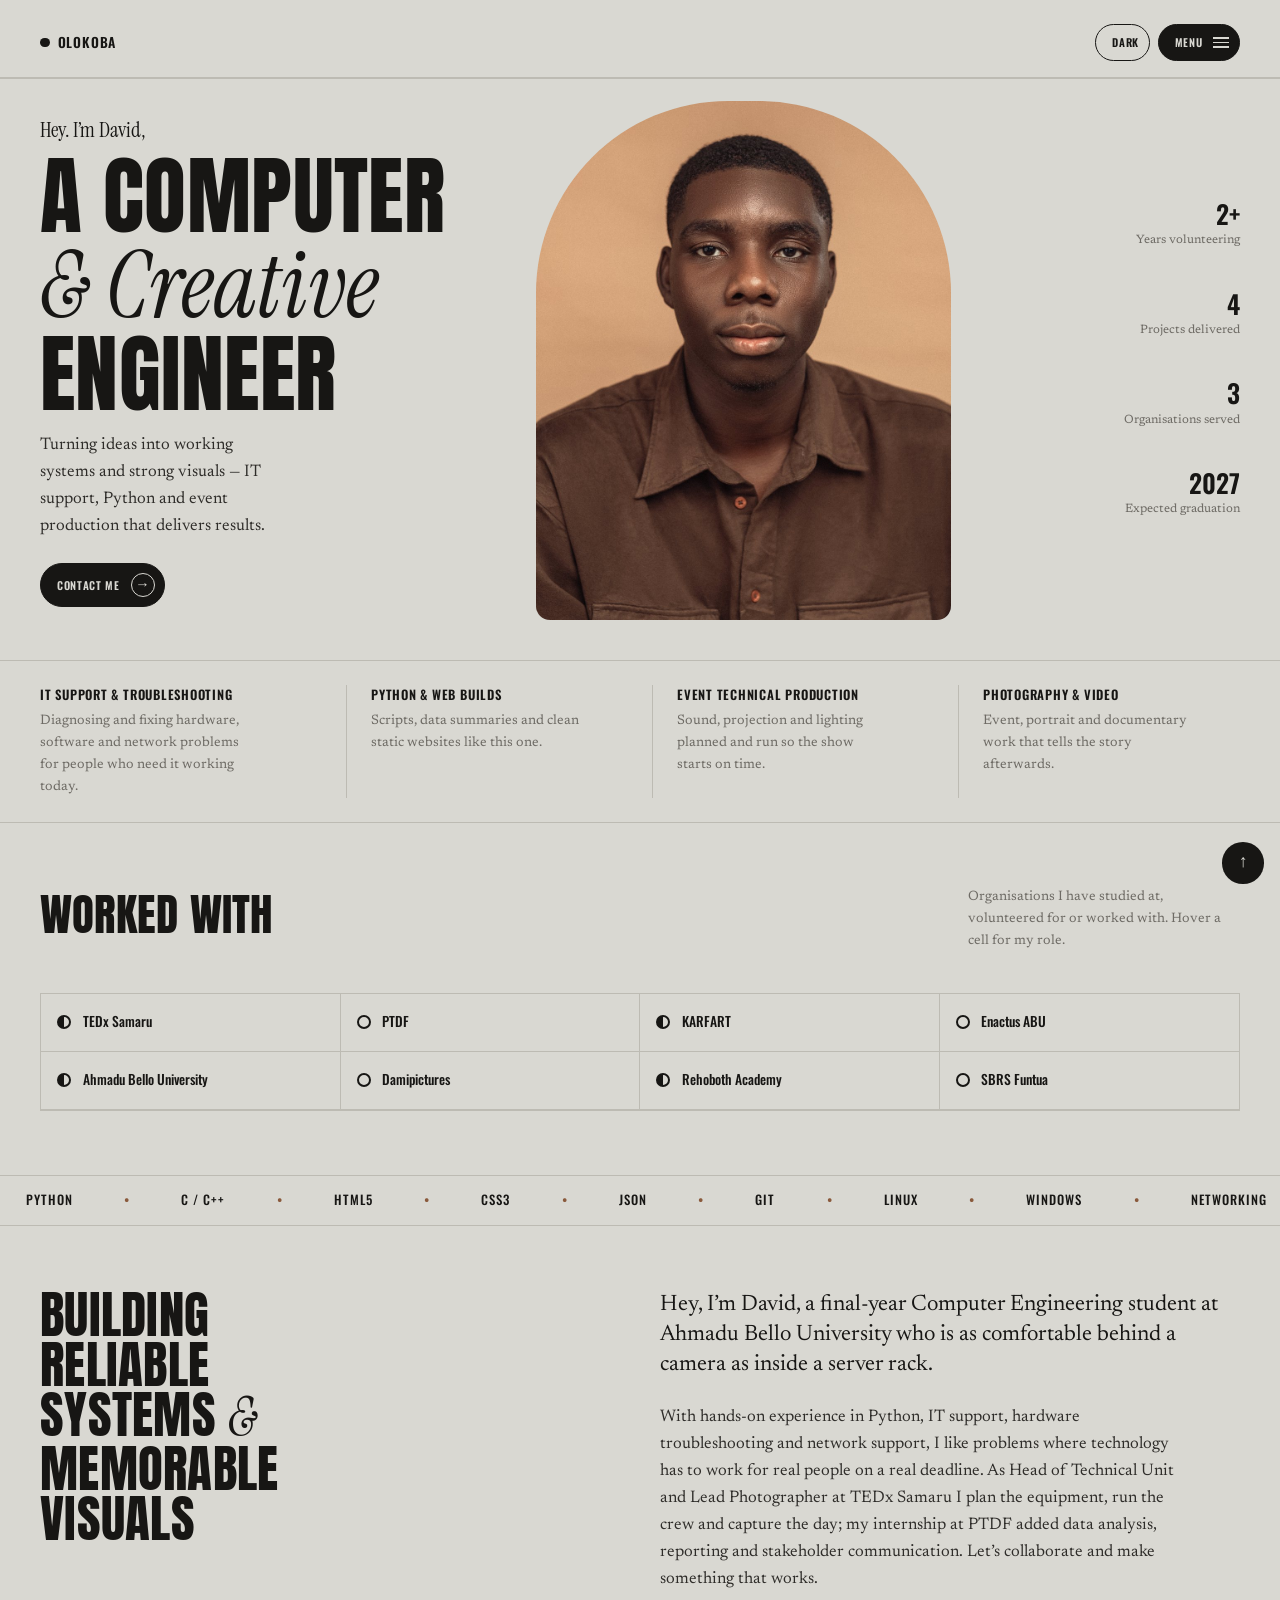
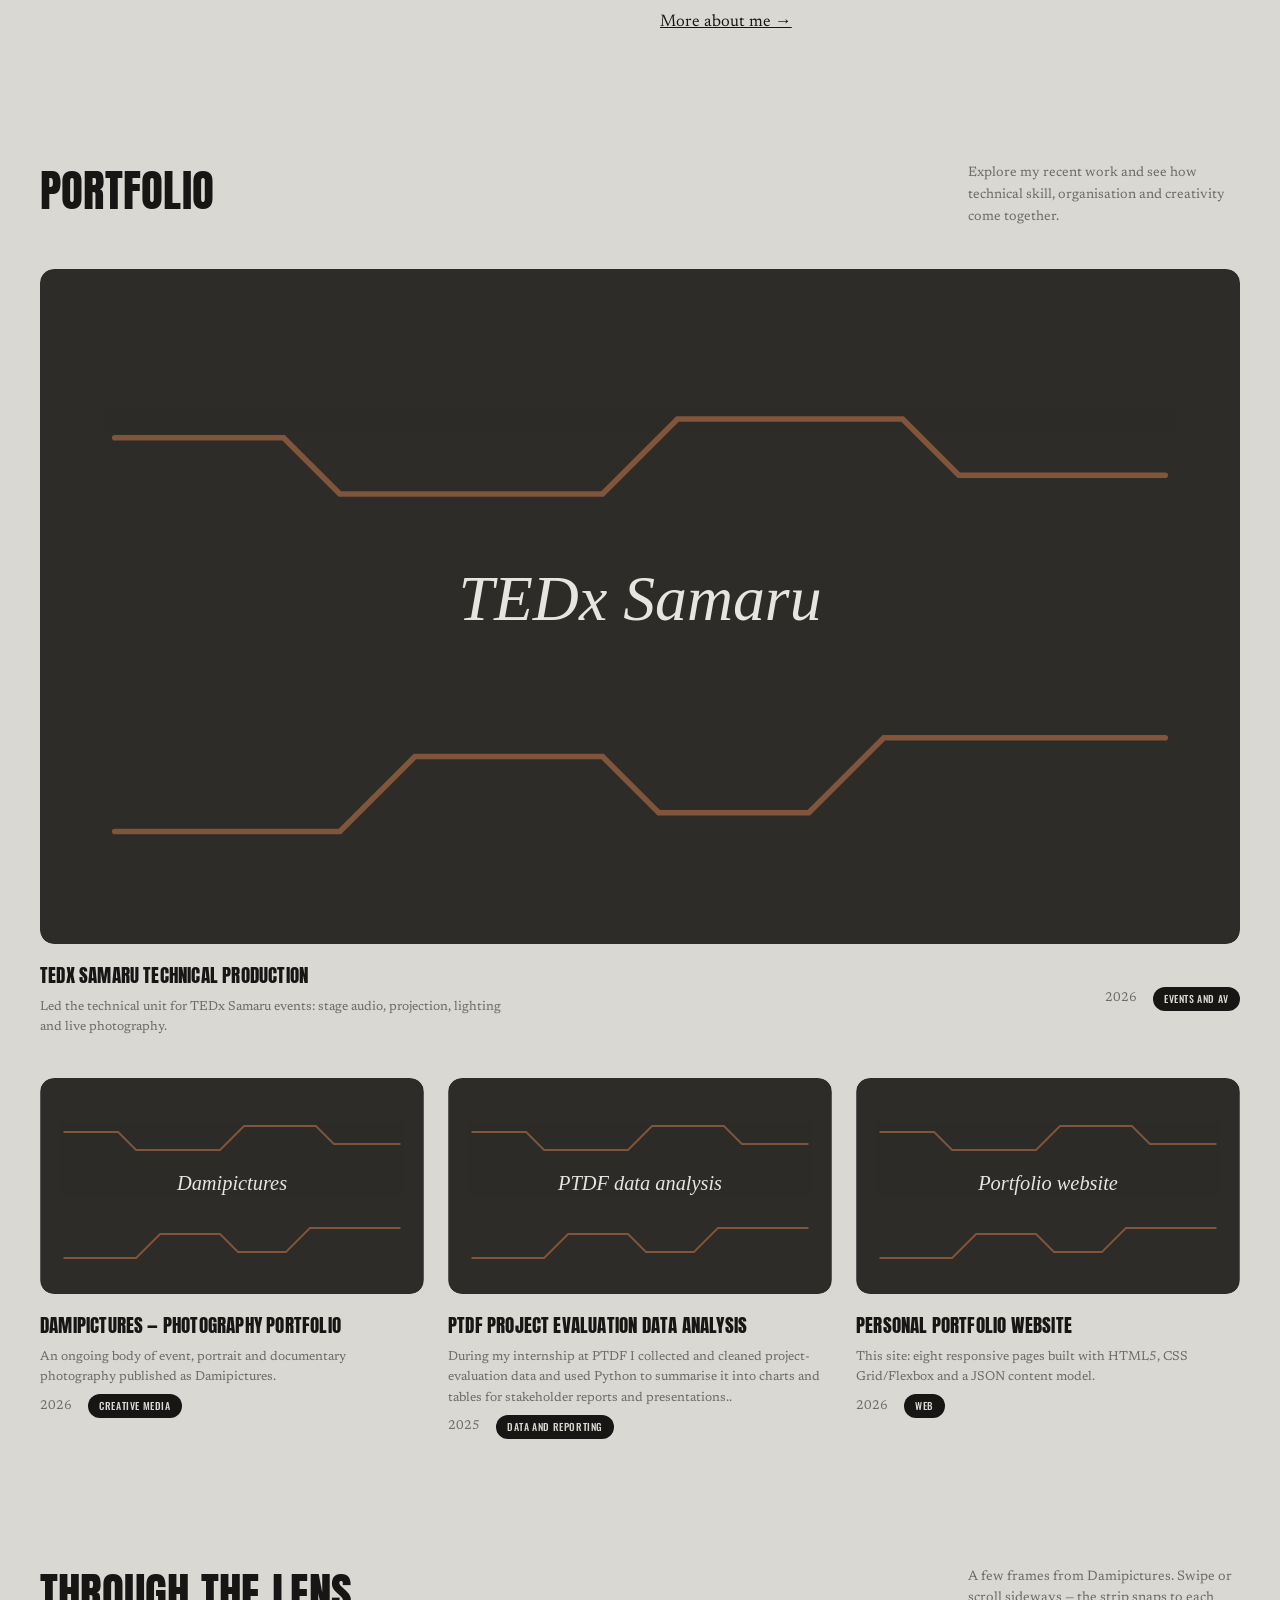
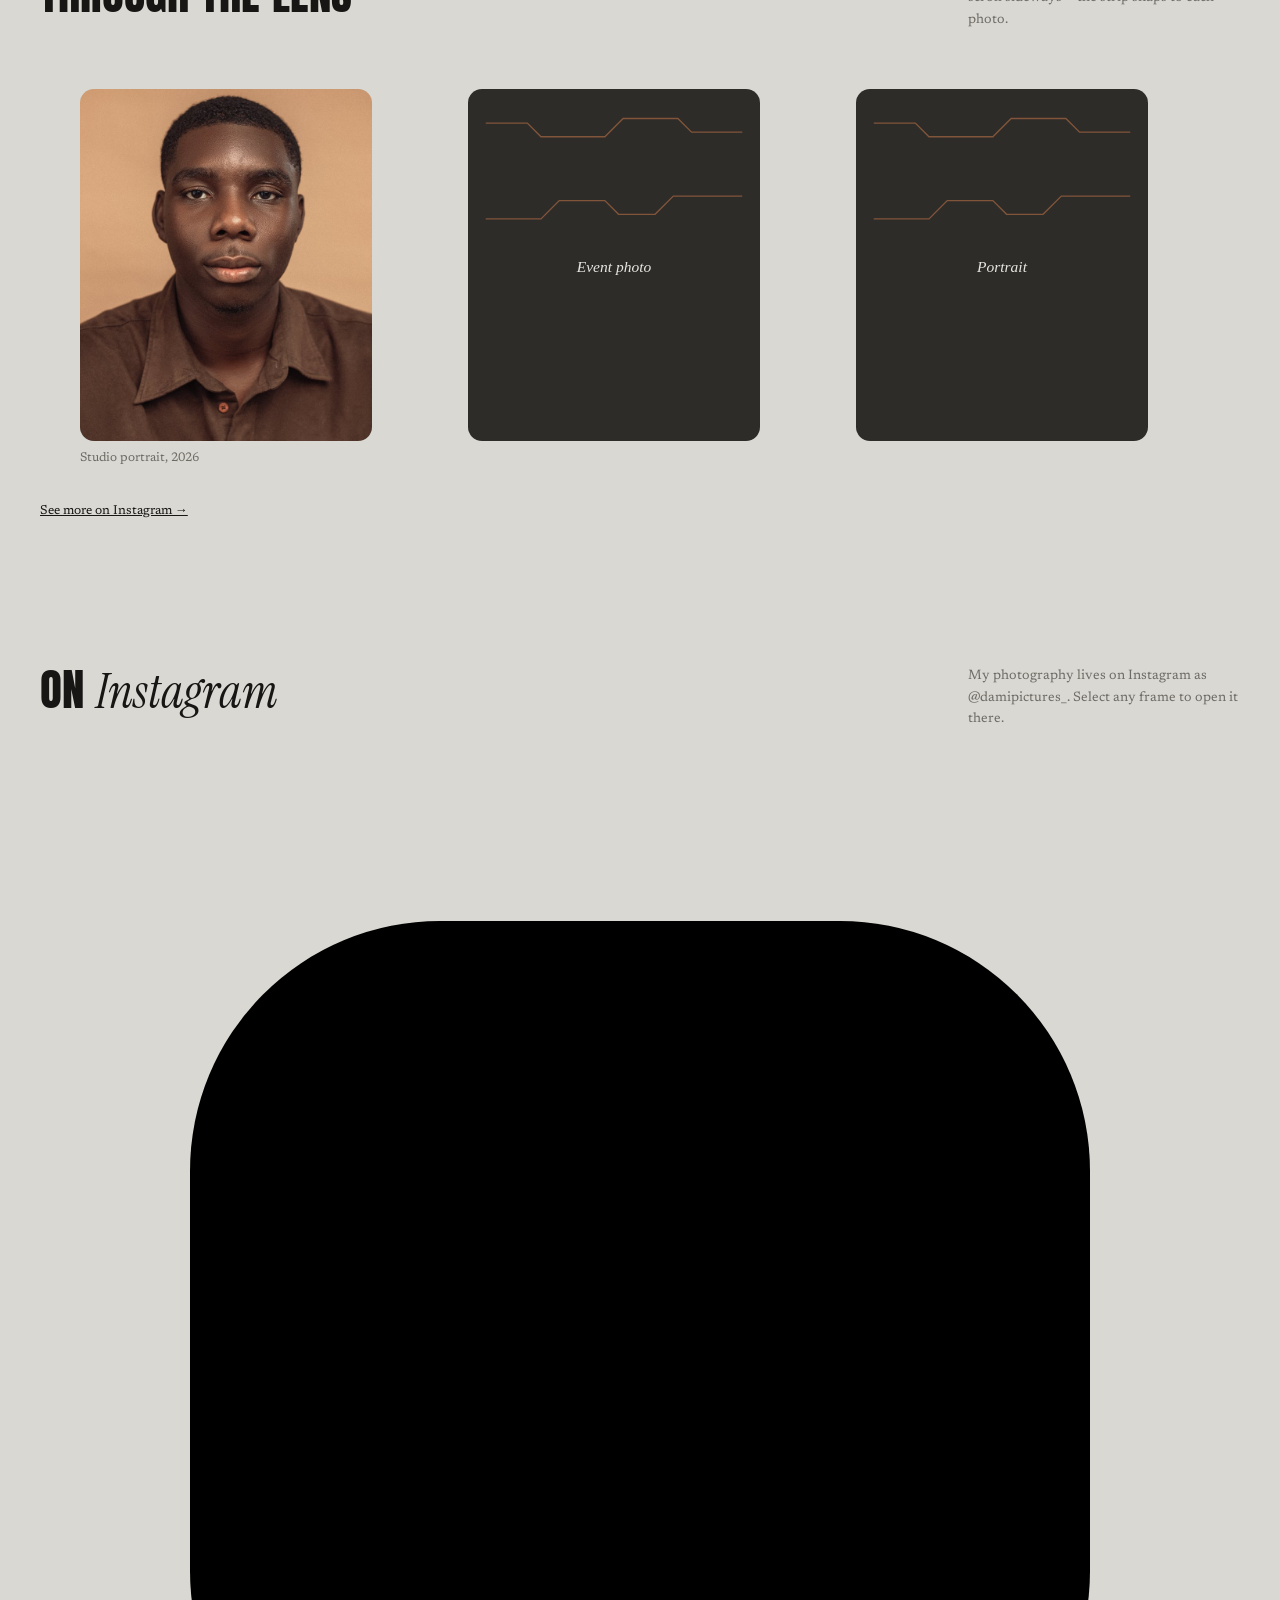
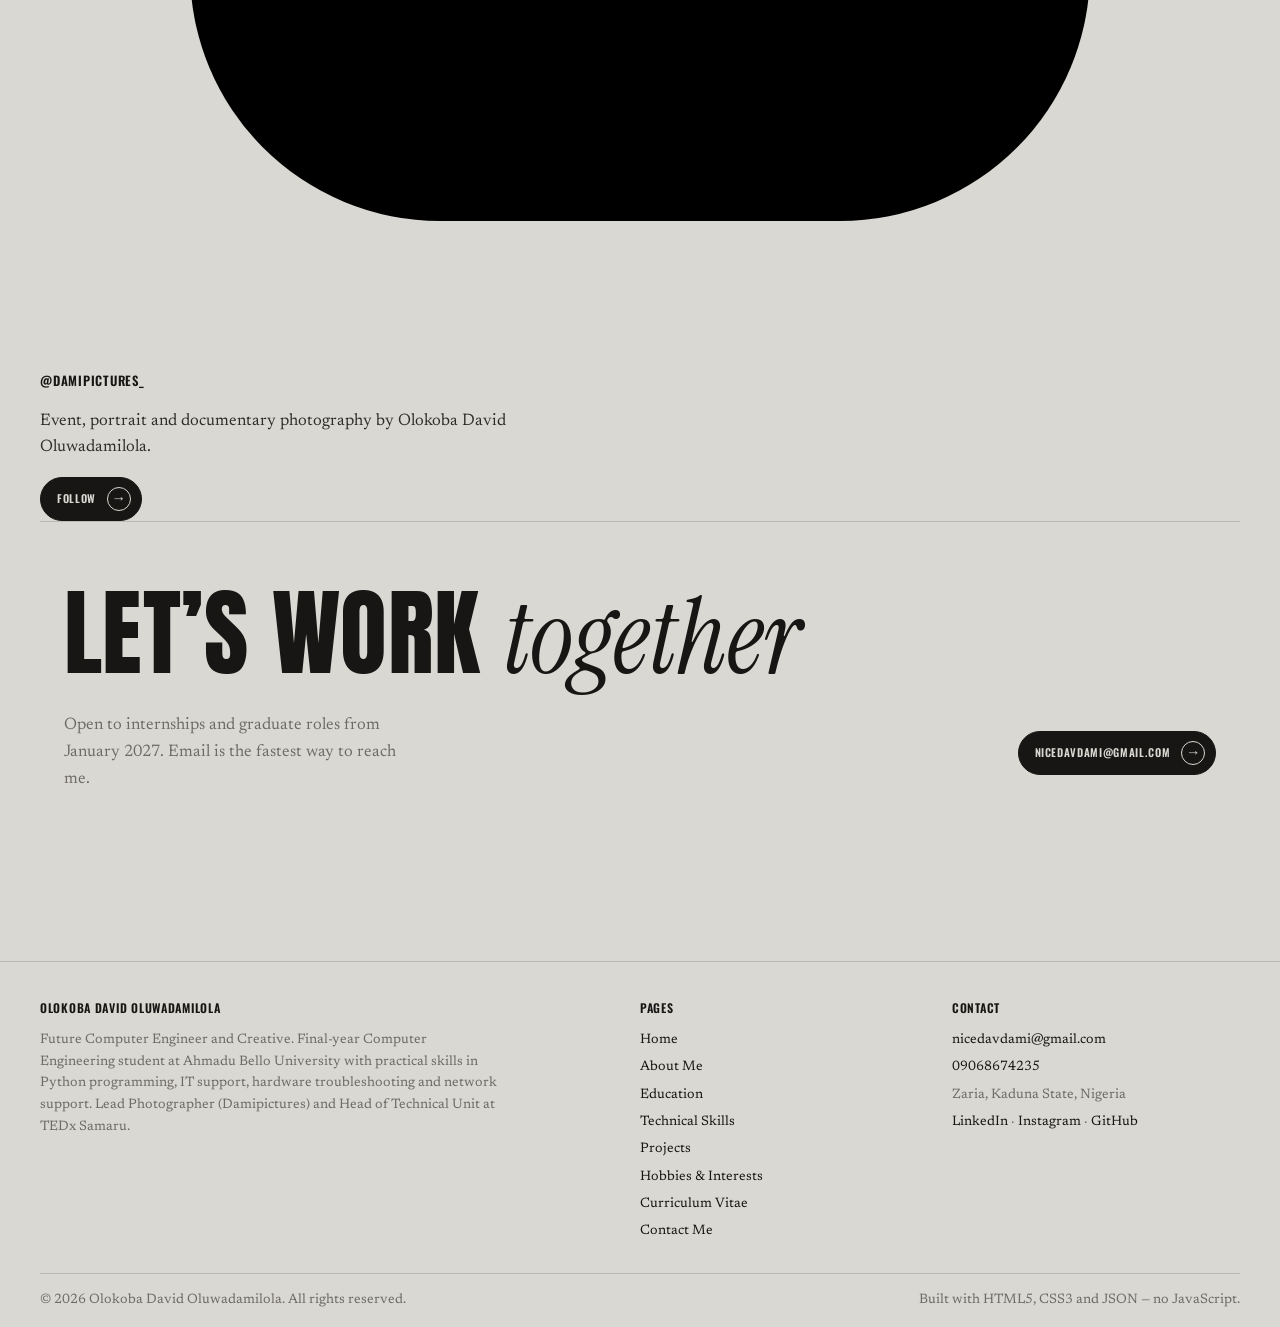
==== commit 7b5681e9: "Enhance image accessibility with alt attributes Added alt attributes to images for better accessibil" ====
--- a/index.html
+++ b/index.html
@@ -237,13 +237,32 @@
         </div>
         <ul class="strip">
           <li><figure><img src="assets/images/portrait-square.jpg" alt="Studio portrait" width="900" height="900" /><figcaption>Studio portrait, 2026</figcaption></figure></li>
-          <li><figure><img src="assets/images/gallery-1.svg" alt="Placeholder for an event photograph" width="640" height="800" /><figcaption>Replace with an event photo</figcaption></figure></li>
-          <li><figure><img src="assets/images/gallery-2.svg" alt="Placeholder for a portrait photograph" width="640" height="800" /><figcaption>Replace with a portrait</figcaption></figure></li>
-          <li><figure><img src="assets/images/gallery-3.svg" alt="Placeholder for a documentary photograph" width="640" height="800" /><figcaption>Replace with a documentary frame</figcaption></figure></li>
-        </ul>
-        <p class="small"><a href="https://www.instagram.com/damipictures/">See more on Instagram &#8594;</a></p>
-      </div>
-    </section>
+          <li><figure><img src="assets/images/gallery-1.svg" alt="Placeholder for an event photograph" width="640" height="800" /></li>
+          <li><figure><img src="assets/images/gallery-2.svg" alt="Placeholder for a portrait photograph" width="640" height="800" /></li>
+          <li><figure><img src="assets/images/gallery-3.svg" alt="Placeholder for a documentary photograph" width="640" height="800" /></li>
+        </ul>
+        <p class="small"><a href="https://www.instagram.com/damipictures_/">See more on Instagram &#8594;</a></p>
+      </div>
+    </section>
+
+    <section class="section" id="instagram">
+      <div class="wrap">
+        <div class="section-head">
+          <h2>On <em>Instagram</em></h2>
+          <p>My photography lives on Instagram as @damipictures_. Select any frame to open it there.</p>
+        </div>
+
+        <!-- Instagram connect card: a plain link, so it needs no third-party script -->
+        <div class="ig-card">
+          <span class="ig-badge" aria-hidden="true">
+            <svg viewBox="0 0 24 24"><rect x="3" y="3" width="18" height="18" rx="5"/><circle cx="12" cy="12" r="4"/><path d="M17.2 6.8v.01"/></svg>
+          </span>
+          <div>
+            <h3>@damipictures_</h3>
+            <p>Event, portrait and documentary photography by Olokoba David Oluwadamilola.</p>
+          </div>
+          <a class="pill" href="https://www.instagram.com/damipictures_/" rel="me noopener" target="_blank">Follow <span class="ring">&#8594;</span></a>
+        </div>
 
     <section class="section cta">
       <div class="wrap">
@@ -284,7 +303,7 @@
             <li><a href="mailto:nicedavdami@gmail.com">nicedavdami@gmail.com</a></li>
             <li><a href="tel:09068674235">09068674235</a></li>
             <li>Zaria, Kaduna State, Nigeria</li>
-            <li><a href="https://linkedin.com/in/ndavidolokoba" rel="me">LinkedIn</a> · <a href="https://www.instagram.com/damipictures/" rel="me">Instagram</a> · <a href="https://github.com/YOUR-USERNAME" rel="me">GitHub</a></li>
+            <li><a href="https://www.linkedin.com/in/davidolokoba/" rel="me">LinkedIn</a> · <a href="https://www.instagram.com/damipictures_/" rel="me">Instagram</a> · <a href="https://github.com/YOUR-USERNAME" rel="me">GitHub</a></li>
           </ul>
         </section>
       </div>
